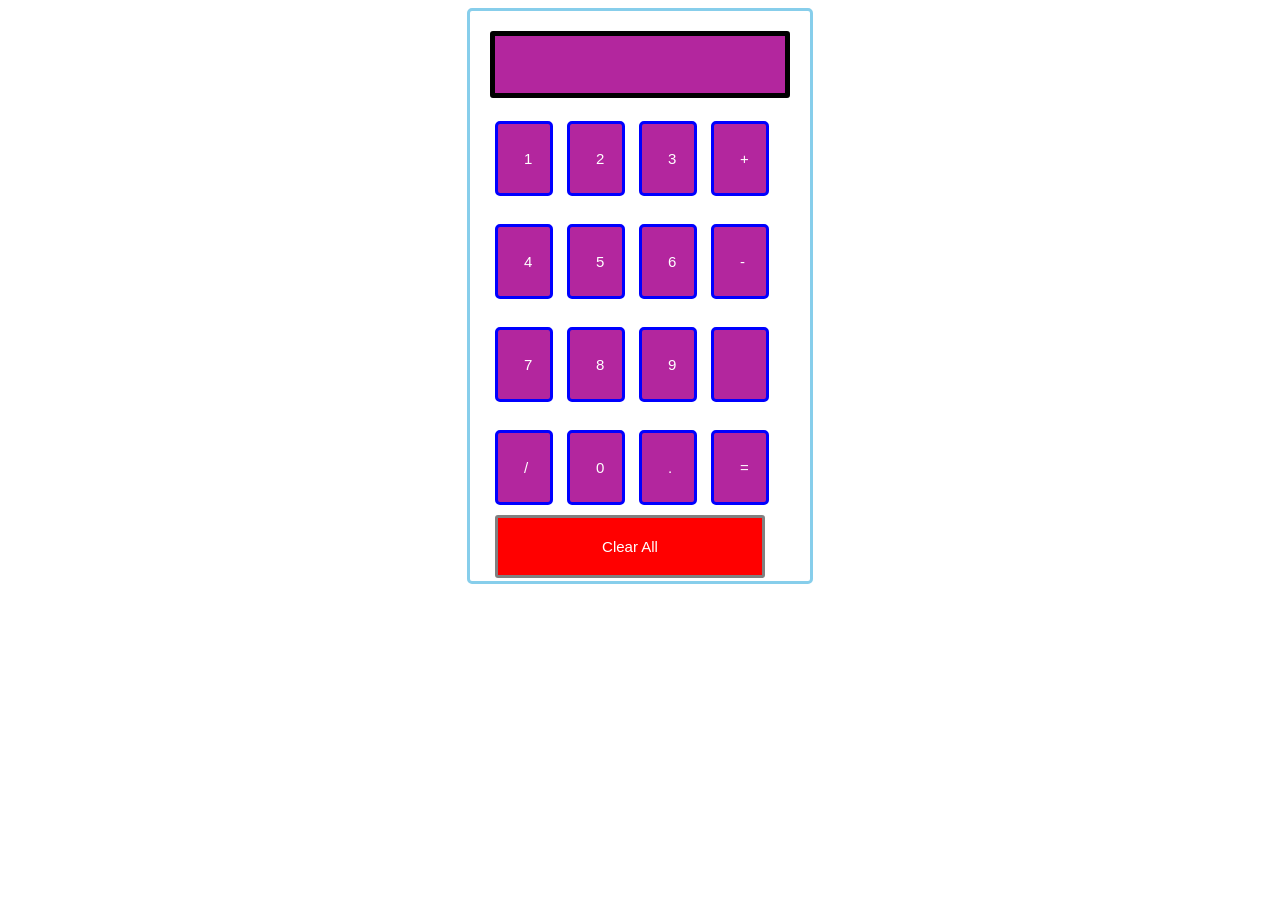
==== index.html @ ff776bdf "my first project" ====
<!-- Create a simple Program to build the Calculator in JavaScript using with HTML and CSS web languages. -->
<!DOCTYPE html>
<html lang = "en">
<head>
<title> JavaScript Calculator </title>

<style>
h1 {
	text-align: center;
	padding: 23px;
	background-color: skyblue;
	color: white;
	}

#clear{
width: 270px;
border: 3px solid gray;
	border-radius: 3px;
	padding: 20px;
	background-color: red;
}

.formstyle
{
width: 300px;
height: 530px;
margin: auto;
border: 3px solid skyblue;
border-radius: 5px;
padding: 20px;
}



input
{
width: 20px;
background-color: rgb(179, 38, 158);
color: white;
border: 3px solid blue;
	border-radius: 5px;
	padding: 26px;
	margin: 5px;
	font-size: 15px;
}


#calc{
width: 250px;
border: 5px solid black;
	border-radius: 3px;
	padding: 20px;
	margin: auto;
}

</style>

</head>
<body> </h1>
<div class= "formstyle">
<form name = "form1">
	
	<!-- This input box shows the button pressed by the user in calculator. -->
  <input id = "calc" type ="text" name = "answer"> <br> <br>
  <!-- Display the calculator button on the screen. -->
  <!-- onclick() function display the number prsses by the user. -->
  <input type = "button" value = "1" onclick = "form1.answer.value += '1' ">
  <input type = "button" value = "2" onclick = "form1.answer.value += '2' ">
  <input type = "button" value = "3" onclick = "form1.answer.value += '3' ">
   <input type = "button" value = "+" onclick = "form1.answer.value += '+' ">
  <br> <br>
  
  <input type = "button" value = "4" onclick = "form1.answer.value += '4' ">
  <input type = "button" value = "5" onclick = "form1.answer.value += '5' ">
  <input type = "button" value = "6" onclick = "form1.answer.value += '6' ">
  <input type = "button" value = "-" onclick = "form1.answer.value += '-' ">
  <br> <br>
  
  <input type = "button" value = "7" onclick = "form1.answer.value += '7' ">
  <input type = "button" value = "8" onclick = "form1.answer.value += '8' ">
  <input type = "button" value = "9" onclick = "form1.answer.value += '9' ">
  <input type = "button" value = "" onclick = "form1.answer.value += '' ">
  <br> <br>
  
  
  <input type = "button" value = "/" onclick = "form1.answer.value += '/' ">
  <input type = "button" value = "0" onclick = "form1.answer.value += '0' ">
    <input type = "button" value = "." onclick = "form1.answer.value += '.' ">
	<!-- When we click on the '=' button, the onclick() shows the sum results on the calculator screen. -->
  <input type = "button" value = "=" onclick = "form1.answer.value = eval(form1.answer.value) ">
  <br> 
  <!-- Display the Cancel button and erase all data entered by the user. -->
  <input type = "button" value = "Clear All" onclick = "form1.answer.value = ' ' " id= "clear" >
  <br> 
  
</form>
</div>
</body>
</html>
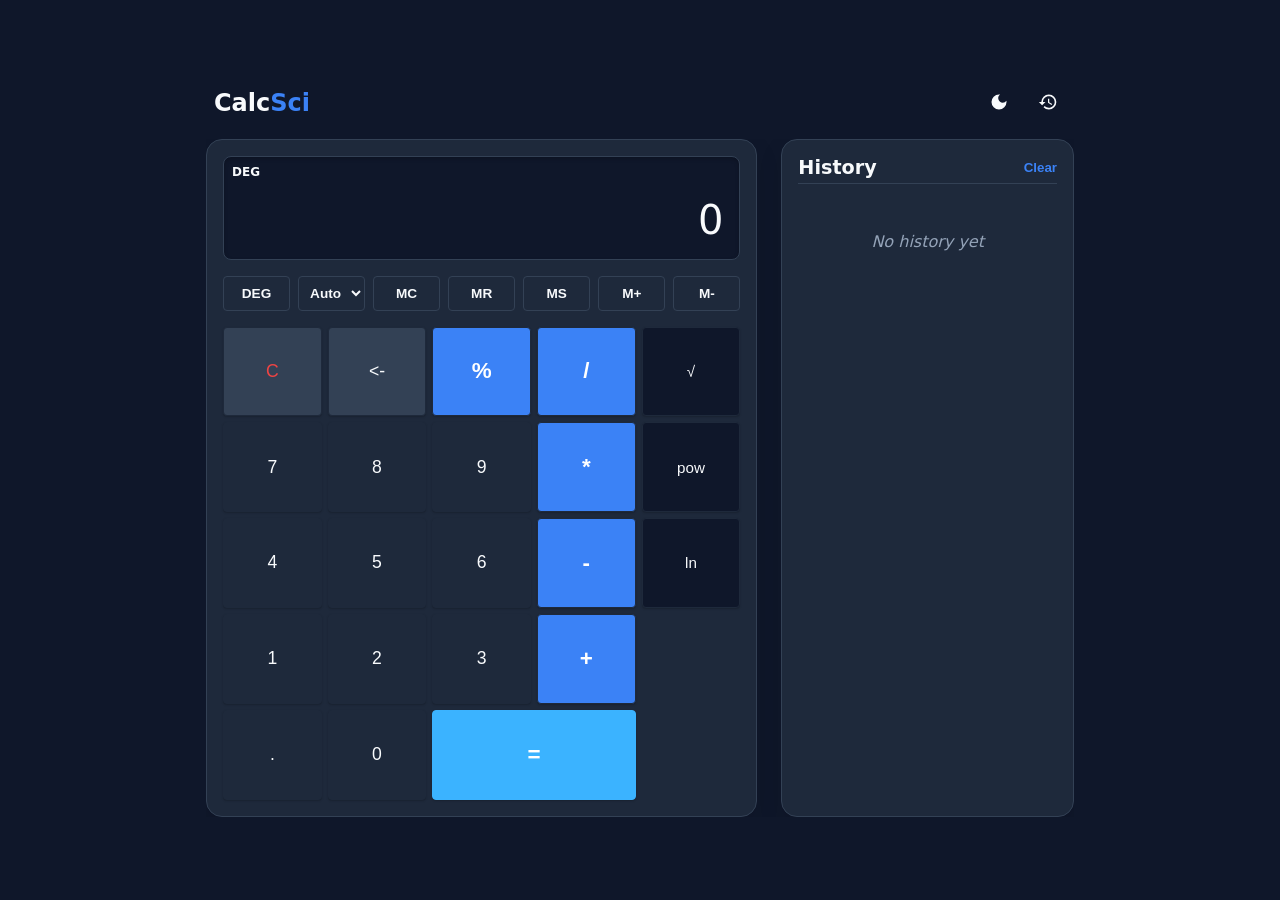
==== commit e92ba541: "feat: restructure keypad layout to match specific 5x5 design reference" ====
--- a/index.html
+++ b/index.html
@@ -1,99 +1,146 @@
-<!-- Create a simple Program to build the Calculator in JavaScript using with HTML and CSS web languages. -->
 <!DOCTYPE html>
-<html lang = "en">
+<html lang="en" data-theme="dark">
+
 <head>
-<title> JavaScript Calculator </title>
+  <meta charset="UTF-8">
+  <meta name="viewport" content="width=device-width, initial-scale=1.0, maximum-scale=1.0, user-scalable=no">
+  <title>Scientific Calculator</title>
+  <meta name="description" content="A robust, accessible, offline-capable scientific calculator.">
+  <link rel="manifest" href="manifest.json">
+  <meta name="theme-color" content="#1e1e24">
+  <link rel="stylesheet" href="styles.css">
 
-<style>
-h1 {
-	text-align: center;
-	padding: 23px;
-	background-color: skyblue;
-	color: white;
-	}
+  <!-- Icons -->
+  <link rel="icon" type="image/png" href="icons/icon-192.png">
+  <link rel="apple-touch-icon" href="icons/icon-192.png">
+</head>
 
-#clear{
-width: 270px;
-border: 3px solid gray;
-	border-radius: 3px;
-	padding: 20px;
-	background-color: red;
-}
+<body>
+  <div class="app-container">
 
-.formstyle
-{
-width: 300px;
-height: 530px;
-margin: auto;
-border: 3px solid skyblue;
-border-radius: 5px;
-padding: 20px;
-}
+    <!-- Toggle button for History Panel on mobile and Theme toggling -->
+    <header class="top-bar">
+      <div class="brand">Calc<span class="highlight">Sci</span></div>
+      <div class="controls">
+        <button id="theme-toggle" aria-label="Toggle dark/light theme" title="Toggle Theme">
+          <svg viewBox="0 0 24 24" width="20" height="20" fill="currentColor">
+            <path id="theme-icon-path"
+              d="M12 3a9 9 0 1 0 9 9c0-.46-.04-.92-.1-1.36a5.389 5.389 0 0 1-4.4 2.26 5.403 5.403 0 0 1-3.14-9.8c-.44-.06-.9-.1-1.36-.1z">
+            </path>
+          </svg>
+        </button>
+        <button id="history-toggle" aria-label="Toggle history panel" title="History (H)">
+          <svg viewBox="0 0 24 24" width="20" height="20" fill="currentColor">
+            <path
+              d="M13 3a9 9 0 0 0-9 9H1l3.89 3.89.07.14L9 12H6c0-3.87 3.13-7 7-7s7 3.13 7 7-3.13 7-7 7c-1.93 0-3.68-.79-4.94-2.06l-1.42 1.42A8.954 8.954 0 0 0 13 21a9 9 0 0 0 0-18zm-1 5v5l4.28 2.54.72-1.21-3.5-2.08V8H12z">
+            </path>
+          </svg>
+        </button>
+      </div>
+    </header>
 
+    <main class="calculator-layout">
 
+      <section class="calculator-core">
+        <!-- Live Region for Screen Readers -->
+        <div id="sr-announcer" class="sr-only" aria-live="polite"></div>
 
-input
-{
-width: 20px;
-background-color: rgb(179, 38, 158);
-color: white;
-border: 3px solid blue;
-	border-radius: 5px;
-	padding: 26px;
-	margin: 5px;
-	font-size: 15px;
-}
+        <!-- Display Area -->
+        <div class="display-area">
+          <div class="display-indicators">
+            <span id="angle-indicator" class="active">DEG</span>
+            <span id="memory-indicator"></span>
+            <span id="loading-indicator" class="hidden">
+              <svg class="spinner" viewBox="0 0 50 50">
+                <circle class="path" cx="25" cy="25" r="20" fill="none" stroke-width="5"></circle>
+              </svg>
+            </span>
+          </div>
+          <div id="expression-display" class="expression-display" aria-hidden="true"></div>
+          <div id="main-display" class="main-display" role="textbox" aria-readonly="true"
+            aria-label="Calculator display" tabindex="0">0</div>
+        </div>
 
+        <!-- Controls: Settings like Decimals, Angle Mode, Memory -->
+        <div class="control-row">
+          <button class="ctrl-btn" data-action="angle" id="btn-angle"
+            aria-label="Toggle Degree or Radian Mode">DEG</button>
+          <select id="decimal-setting" class="ctrl-select" aria-label="Decimal places">
+            <option value="auto">Auto</option>
+            <option value="2">2 dec</option>
+            <option value="4">4 dec</option>
+            <option value="8">8 dec</option>
+          </select>
+          <button class="ctrl-btn" data-action="mc" aria-label="Memory Clear (Alt+M)">MC</button>
+          <button class="ctrl-btn" data-action="mr" aria-label="Memory Recall (Ctrl+M)">MR</button>
+          <button class="ctrl-btn" data-action="ms" aria-label="Memory Store (Shift+M)">MS</button>
+          <button class="ctrl-btn" data-action="m-plus" aria-label="Memory Add">M+</button>
+          <button class="ctrl-btn" data-action="m-minus" aria-label="Memory Subtract">M-</button>
+        </div>
 
-#calc{
-width: 250px;
-border: 5px solid black;
-	border-radius: 3px;
-	padding: 20px;
-	margin: auto;
-}
+        <!-- Keypad -->
+        <div class="keypad">
+          <!-- Row 1 -->
+          <button class="key action ac" data-action="ac" aria-label="Clear All">C</button>
+          <button class="key action" data-action="backspace" aria-label="Backspace">&lt;-</button>
+          <button class="key op" data-insert="%" aria-label="percent">%</button>
+          <button class="key op" data-insert="/" aria-label="divide">/</button>
+          <button class="key sc" data-insert="√(" aria-label="square root">√</button>
 
-</style>
+          <!-- Row 2 -->
+          <button class="key num" data-insert="7">7</button>
+          <button class="key num" data-insert="8">8</button>
+          <button class="key num" data-insert="9">9</button>
+          <button class="key op" data-insert="*" aria-label="multiply">*</button>
+          <button class="key sc" data-insert="^" aria-label="power">pow</button>
 
-</head>
-<body> </h1>
-<div class= "formstyle">
-<form name = "form1">
-	
-	<!-- This input box shows the button pressed by the user in calculator. -->
-  <input id = "calc" type ="text" name = "answer"> <br> <br>
-  <!-- Display the calculator button on the screen. -->
-  <!-- onclick() function display the number prsses by the user. -->
-  <input type = "button" value = "1" onclick = "form1.answer.value += '1' ">
-  <input type = "button" value = "2" onclick = "form1.answer.value += '2' ">
-  <input type = "button" value = "3" onclick = "form1.answer.value += '3' ">
-   <input type = "button" value = "+" onclick = "form1.answer.value += '+' ">
-  <br> <br>
-  
-  <input type = "button" value = "4" onclick = "form1.answer.value += '4' ">
-  <input type = "button" value = "5" onclick = "form1.answer.value += '5' ">
-  <input type = "button" value = "6" onclick = "form1.answer.value += '6' ">
-  <input type = "button" value = "-" onclick = "form1.answer.value += '-' ">
-  <br> <br>
-  
-  <input type = "button" value = "7" onclick = "form1.answer.value += '7' ">
-  <input type = "button" value = "8" onclick = "form1.answer.value += '8' ">
-  <input type = "button" value = "9" onclick = "form1.answer.value += '9' ">
-  <input type = "button" value = "" onclick = "form1.answer.value += '' ">
-  <br> <br>
-  
-  
-  <input type = "button" value = "/" onclick = "form1.answer.value += '/' ">
-  <input type = "button" value = "0" onclick = "form1.answer.value += '0' ">
-    <input type = "button" value = "." onclick = "form1.answer.value += '.' ">
-	<!-- When we click on the '=' button, the onclick() shows the sum results on the calculator screen. -->
-  <input type = "button" value = "=" onclick = "form1.answer.value = eval(form1.answer.value) ">
-  <br> 
-  <!-- Display the Cancel button and erase all data entered by the user. -->
-  <input type = "button" value = "Clear All" onclick = "form1.answer.value = ' ' " id= "clear" >
-  <br> 
-  
-</form>
-</div>
+          <!-- Row 3 -->
+          <button class="key num" data-insert="4">4</button>
+          <button class="key num" data-insert="5">5</button>
+          <button class="key num" data-insert="6">6</button>
+          <button class="key op" data-insert="-" aria-label="subtract">-</button>
+          <button class="key sc" data-insert="ln(" aria-label="natural log">ln</button>
+
+          <!-- Row 4 -->
+          <button class="key num" data-insert="1">1</button>
+          <button class="key num" data-insert="2">2</button>
+          <button class="key num" data-insert="3">3</button>
+          <button class="key op" data-insert="+" aria-label="add">+</button>
+          <div class="empty"></div>
+
+          <!-- Row 5 -->
+          <button class="key num" data-insert=".">.</button>
+          <button class="key num" data-insert="0">0</button>
+          <button class="key action eval" data-action="evaluate" aria-label="equals"
+            style="grid-column: span 2; background-color: #3bb3ff; color: white; font-weight: bold; border-color: #3bb3ff;">=</button>
+          <div class="empty"></div>
+        </div>
+      </section>
+
+      <!-- History Panel -->
+      <section class="history-panel" id="history-panel" aria-label="Calculation History">
+        <div class="history-header">
+          <h2>History</h2>
+          <button id="clear-history" class="btn-text" aria-label="Clear History">Clear</button>
+        </div>
+        <div id="history-list" class="history-list" aria-live="polite">
+          <!-- History items injected here -->
+          <div class="history-empty">No history yet</div>
+        </div>
+      </section>
+
+    </main>
+  </div>
+
+  <!-- PWA Install Prompt (optional wrapper for custom install flows) -->
+  <div id="install-toast" class="install-toast hidden">
+    <span>Install CalcSci for offline use</span>
+    <button id="btn-install">Install</button>
+    <button id="btn-dismiss-install" aria-label="Dismiss">✕</button>
+  </div>
+
+  <script src="engine.js"></script>
+  <script src="app.js"></script>
 </body>
+
 </html>
--- a/styles.css
+++ b/styles.css
@@ -0,0 +1,520 @@
+:root {
+    /* Light Theme Colors */
+    --bg-color: #f7f9fc;
+    --surface-color: #ffffff;
+    --surface-hover: #f1f3f8;
+    --border-color: #e2e8f0;
+    --text-main: #1e293b;
+    --text-muted: #64748b;
+    --primary-color: #3b82f6;
+    --primary-hover: #2563eb;
+    --danger-color: #ef4444;
+    --danger-hover: #dc2626;
+
+    --key-bg: #f8fafc;
+    --key-border: #cbd5e1;
+    --key-shadow: rgba(0, 0, 0, 0.05);
+
+    --key-op-bg: #eff6ff;
+    --key-op-text: #2563eb;
+
+    --key-num-bg: #ffffff;
+    --key-sc-bg: #f1f5f9;
+
+    --display-bg: #ffffff;
+    --display-border: #cbd5e1;
+
+    --border-radius-lg: 16px;
+    --border-radius-md: 8px;
+    --border-radius-sm: 4px;
+
+    --font-family: 'Segoe UI', system-ui, -apple-system, sans-serif;
+    --spacing-xs: 4px;
+    --spacing-sm: 8px;
+    --spacing-md: 16px;
+    --spacing-lg: 24px;
+}
+
+[data-theme="dark"] {
+    /* Dark Theme Colors */
+    --bg-color: #0f172a;
+    --surface-color: #1e293b;
+    --surface-hover: #334155;
+    --border-color: #334155;
+    --text-main: #f8fafc;
+    --text-muted: #94a3b8;
+
+    --key-bg: #334155;
+    --key-border: #1e293b;
+    --key-shadow: rgba(0, 0, 0, 0.2);
+
+    --key-op-bg: #3b82f6;
+    --key-op-text: #ffffff;
+
+    --key-num-bg: #1e293b;
+    --key-sc-bg: #0f172a;
+
+    --display-bg: #0f172a;
+    --display-border: #334155;
+}
+
+* {
+    box-sizing: border-box;
+    margin: 0;
+    padding: 0;
+}
+
+body {
+    font-family: var(--font-family);
+    background-color: var(--bg-color);
+    color: var(--text-main);
+    display: flex;
+    justify-content: center;
+    align-items: center;
+    min-height: 100vh;
+    transition: background-color 0.3s, color 0.3s;
+    overflow-x: hidden;
+}
+
+.sr-only {
+    position: absolute;
+    width: 1px;
+    height: 1px;
+    padding: 0;
+    margin: -1px;
+    overflow: hidden;
+    clip: rect(0, 0, 0, 0);
+    white-space: nowrap;
+    border-width: 0;
+}
+
+.app-container {
+    width: 100%;
+    max-width: 900px;
+    height: 100vh;
+    display: flex;
+    flex-direction: column;
+    padding: var(--spacing-md);
+}
+
+@media (min-width: 768px) {
+    .app-container {
+        height: auto;
+        min-height: 85vh;
+    }
+}
+
+.top-bar {
+    display: flex;
+    justify-content: space-between;
+    align-items: center;
+    margin-bottom: var(--spacing-md);
+    padding: 0 var(--spacing-sm);
+}
+
+.brand {
+    font-size: 1.5rem;
+    font-weight: bold;
+}
+
+.brand .highlight {
+    color: var(--primary-color);
+}
+
+.controls button {
+    background: none;
+    border: none;
+    color: var(--text-main);
+    cursor: pointer;
+    padding: 8px;
+    margin-left: var(--spacing-sm);
+    border-radius: 50%;
+    transition: background-color 0.2s;
+}
+
+.controls button:hover,
+.controls button:focus-visible {
+    background-color: var(--surface-hover);
+    outline: 2px solid var(--primary-color);
+}
+
+.calculator-layout {
+    display: flex;
+    flex: 1;
+    gap: var(--spacing-lg);
+    overflow: hidden;
+}
+
+.calculator-core {
+    flex: 2;
+    display: flex;
+    flex-direction: column;
+    background: var(--surface-color);
+    padding: var(--spacing-md);
+    border-radius: var(--border-radius-lg);
+    box-shadow: 0 10px 25px rgba(0, 0, 0, 0.1);
+    border: 1px solid var(--border-color);
+    max-width: 100%;
+}
+
+@media (max-width: 768px) {
+    .calculator-layout {
+        flex-direction: column;
+    }
+
+    .history-panel {
+        display: none;
+        position: absolute;
+        top: 0;
+        left: 0;
+        right: 0;
+        bottom: 0;
+        z-index: 10;
+    }
+
+    .history-panel.active {
+        display: flex;
+    }
+}
+
+/* Display */
+.display-area {
+    background: var(--display-bg);
+    border: 1px solid var(--display-border);
+    border-radius: var(--border-radius-md);
+    padding: var(--spacing-md);
+    display: flex;
+    flex-direction: column;
+    align-items: flex-end;
+    margin-bottom: var(--spacing-md);
+    min-height: 100px;
+    position: relative;
+    box-shadow: inset 0 2px 4px var(--key-shadow);
+}
+
+.display-indicators {
+    position: absolute;
+    top: 8px;
+    left: 8px;
+    display: flex;
+    gap: 8px;
+    font-size: 0.75rem;
+    font-weight: 600;
+    color: var(--text-muted);
+}
+
+.display-indicators span {
+    opacity: 0.5;
+}
+
+.display-indicators span.active {
+    opacity: 1;
+    color: var(--text-main);
+}
+
+.expression-display {
+    font-size: 1.1rem;
+    color: var(--text-muted);
+    min-height: 1.5rem;
+    word-break: break-all;
+    text-align: right;
+    margin-top: auto;
+    width: 100%;
+    overflow-wrap: break-word;
+}
+
+.main-display {
+    font-size: 2.5rem;
+    font-weight: 300;
+    color: var(--text-main);
+    word-break: break-all;
+    text-align: right;
+    width: 100%;
+    outline: none;
+}
+
+.main-display:focus-visible {
+    text-decoration: underline;
+    text-decoration-color: var(--primary-color);
+}
+
+/* Controls Row */
+.control-row {
+    display: flex;
+    gap: var(--spacing-sm);
+    margin-bottom: var(--spacing-md);
+    flex-wrap: wrap;
+}
+
+.ctrl-btn,
+.ctrl-select {
+    flex: 1;
+    min-width: 50px;
+    background: var(--surface-color);
+    border: 1px solid var(--border-color);
+    color: var(--text-main);
+    padding: var(--spacing-sm) 0;
+    border-radius: var(--border-radius-sm);
+    font-size: 0.85rem;
+    font-weight: 600;
+    cursor: pointer;
+    text-align: center;
+    transition: all 0.2s;
+}
+
+.ctrl-btn:hover,
+.ctrl-select:hover {
+    background: var(--surface-hover);
+}
+
+.ctrl-btn:active {
+    transform: scale(0.96);
+}
+
+/* Keypad Grid */
+.keypad {
+    display: grid;
+    grid-template-columns: repeat(5, 1fr);
+    gap: 6px;
+    flex: 1;
+}
+
+@media (max-width: 600px) {
+    .keypad {
+        grid-template-columns: repeat(5, 1fr);
+        gap: 4px;
+    }
+
+    .key {
+        padding: 10px 2px;
+        font-size: 1rem;
+    }
+
+    .key.op,
+    .key.eval {
+        font-size: 1.2rem;
+    }
+
+    .key.sc {
+        font-size: 0.8rem;
+    }
+}
+
+.key {
+    background: var(--key-num-bg);
+    border: 1px solid var(--key-border);
+    border-radius: var(--border-radius-sm);
+    color: var(--text-main);
+    font-size: 1.1rem;
+    font-weight: 500;
+    cursor: pointer;
+    padding: 12px 4px;
+    display: flex;
+    justify-content: center;
+    align-items: center;
+    transition: all 0.1s;
+    user-select: none;
+    box-shadow: 0 1px 2px var(--key-shadow);
+}
+
+.key:hover {
+    filter: brightness(0.9);
+}
+
+.key:active {
+    transform: scale(0.95);
+    box-shadow: none;
+}
+
+.key:focus-visible {
+    outline: 2px solid var(--primary-color);
+    outline-offset: 2px;
+}
+
+.key.sc {
+    background: var(--key-sc-bg);
+    font-size: 0.95rem;
+}
+
+.key.op {
+    background: var(--key-op-bg);
+    color: var(--key-op-text);
+    font-size: 1.4rem;
+    font-weight: bold;
+}
+
+.key.action {
+    background: var(--surface-hover);
+}
+
+.key.ac,
+.key[data-action="ce"] {
+    color: var(--danger-color);
+}
+
+.key.eval {
+    background: var(--primary-color);
+    color: white;
+    font-size: 1.4rem;
+    border-color: var(--primary-hover);
+}
+
+.key.eval:hover {
+    background: var(--primary-hover);
+    filter: none;
+}
+
+/* History Panel */
+.history-panel {
+    flex: 1;
+    background: var(--surface-color);
+    border: 1px solid var(--border-color);
+    border-radius: var(--border-radius-lg);
+    display: flex;
+    flex-direction: column;
+    padding: var(--spacing-md);
+    min-width: 250px;
+    box-shadow: 0 10px 25px rgba(0, 0, 0, 0.1);
+}
+
+.history-header {
+    display: flex;
+    justify-content: space-between;
+    align-items: center;
+    margin-bottom: var(--spacing-md);
+    padding-bottom: var(--spacing-xs);
+    border-bottom: 1px solid var(--border-color);
+}
+
+.history-header h2 {
+    font-size: 1.2rem;
+}
+
+.btn-text {
+    background: none;
+    border: none;
+    color: var(--primary-color);
+    cursor: pointer;
+    font-weight: 600;
+    transition: opacity 0.2s;
+}
+
+.btn-text:hover {
+    opacity: 0.7;
+}
+
+.history-list {
+    flex: 1;
+    overflow-y: auto;
+    display: flex;
+    flex-direction: column;
+    gap: var(--spacing-sm);
+}
+
+.history-item {
+    padding: var(--spacing-sm);
+    border-radius: var(--border-radius-sm);
+    cursor: pointer;
+    transition: background 0.2s;
+    text-align: right;
+}
+
+.history-item:hover,
+.history-item:focus-visible {
+    background: var(--surface-hover);
+    outline: none;
+}
+
+.history-expr {
+    font-size: 0.9rem;
+    color: var(--text-muted);
+    margin-bottom: 4px;
+}
+
+.history-res {
+    font-size: 1.2rem;
+    font-weight: 500;
+    color: var(--text-main);
+}
+
+.history-empty {
+    text-align: center;
+    color: var(--text-muted);
+    margin-top: 2rem;
+    font-style: italic;
+}
+
+/* Loader */
+.hidden {
+    display: none !important;
+}
+
+.spinner {
+    animation: rotate 2s linear infinite;
+    width: 14px;
+    height: 14px;
+}
+
+.spinner .path {
+    stroke: var(--primary-color);
+    stroke-linecap: round;
+    animation: dash 1.5s ease-in-out infinite;
+}
+
+@keyframes rotate {
+    100% {
+        transform: rotate(360deg);
+    }
+}
+
+@keyframes dash {
+    0% {
+        stroke-dasharray: 1, 150;
+        stroke-dashoffset: 0;
+    }
+
+    50% {
+        stroke-dasharray: 90, 150;
+        stroke-dashoffset: -35;
+    }
+
+    100% {
+        stroke-dasharray: 90, 150;
+        stroke-dashoffset: -124;
+    }
+}
+
+/* PWA Toast */
+.install-toast {
+    position: fixed;
+    bottom: 24px;
+    left: 50%;
+    transform: translateX(-50%);
+    background: var(--surface-color);
+    border: 1px solid var(--border-color);
+    box-shadow: 0 4px 12px rgba(0, 0, 0, 0.15);
+    padding: 12px 24px;
+    border-radius: var(--border-radius-lg);
+    display: flex;
+    align-items: center;
+    gap: 16px;
+    z-index: 1000;
+}
+
+#btn-install {
+    background: var(--primary-color);
+    color: white;
+    border: none;
+    padding: 6px 16px;
+    border-radius: 4px;
+    cursor: pointer;
+    font-weight: 600;
+}
+
+#btn-dismiss-install {
+    background: none;
+    border: none;
+    color: var(--text-muted);
+    cursor: pointer;
+    font-size: 1.2rem;
+}
